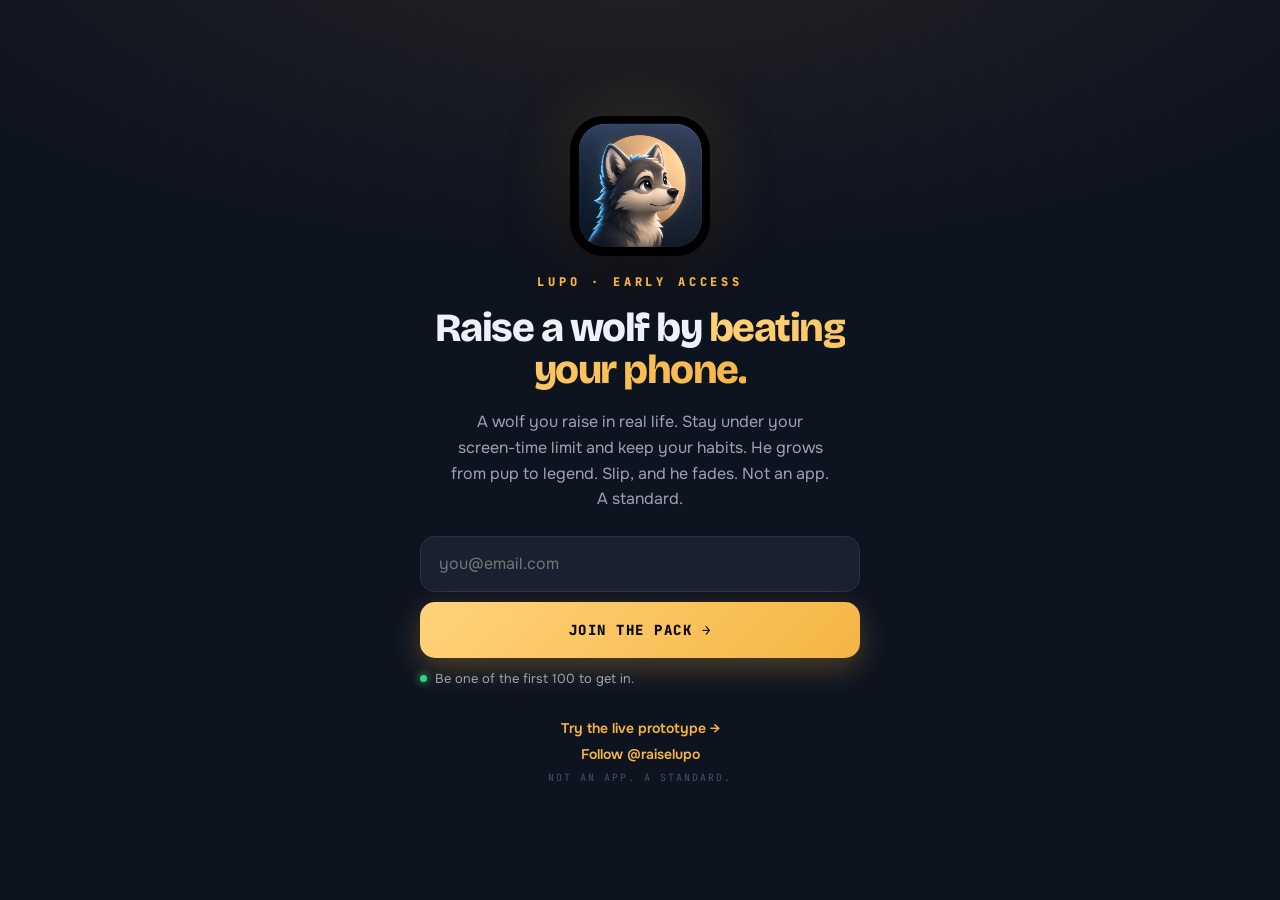
==== docs/join/index.html @ f927f20e "Strip em dashes and AI-writing tells from all app + waitlist copy (per Dom voice rule); SW v9" ====
<!DOCTYPE html>
<html lang="en">
<head>
<meta charset="UTF-8">
<meta name="viewport" content="width=device-width, initial-scale=1.0, viewport-fit=cover">
<meta name="theme-color" content="#0E1320">
<title>Lupo Waitlist</title>
<meta name="description" content="Raise a wolf by staying off your phone. Join the Lupo waitlist for early access.">
<meta property="og:title" content="Lupo. Raise a wolf by beating your phone.">
<meta property="og:description" content="A wolf you raise by staying off your phone. Stay disciplined, he grows. Join the waitlist.">
<meta property="og:image" content="../icon-512.png">
<meta property="og:type" content="website">
<link rel="icon" href="../icon-192.png">
<link rel="preconnect" href="https://fonts.googleapis.com">
<link rel="preconnect" href="https://fonts.gstatic.com" crossorigin>
<link rel="stylesheet" href="https://fonts.googleapis.com/css2?family=Bricolage+Grotesque:opsz,wght@12..96,600..800&family=Onest:wght@400;500;600;700&family=JetBrains+Mono:wght@600;800&display=swap">
<style>
*{margin:0;padding:0;box-sizing:border-box;-webkit-font-smoothing:antialiased;}
:root{--navy:#0E1320;--navy2:#070A12;--card:#19202F;--gold:#F5B544;--gold2:#FFD37A;--cream:#F0E9DA;--gray:#9AA3B5;--border:rgba(255,255,255,.08);}
html,body{min-height:100%;}
body{background:radial-gradient(120% 70% at 50% -10%,rgba(245,181,68,.10),transparent 55%),var(--navy);
  color:#EEF1F8;font-family:'Onest',-apple-system,system-ui,sans-serif;min-height:100vh;
  display:flex;flex-direction:column;align-items:center;justify-content:center;padding:40px 22px;text-align:center;}
.wrap{width:100%;max-width:440px;display:flex;flex-direction:column;align-items:center;gap:18px;animation:rise .6s cubic-bezier(.22,.61,.36,1);}
@keyframes rise{from{opacity:0;transform:translateY(16px);}to{opacity:1;transform:none;}}
@keyframes float{0%,100%{transform:translateY(0);}50%{transform:translateY(-10px);}}
.logo{width:140px;height:140px;border-radius:34px;box-shadow:0 22px 60px rgba(0,0,0,.5),0 0 70px rgba(245,181,68,.18);animation:float 5s ease-in-out infinite;}
.kicker{font-family:'JetBrains Mono',monospace;font-size:12px;font-weight:800;letter-spacing:.32em;color:var(--gold);text-transform:uppercase;}
h1{font-family:'Bricolage Grotesque',sans-serif;font-size:40px;font-weight:800;line-height:1.04;letter-spacing:-1.5px;}
h1 .g{background:linear-gradient(135deg,var(--gold2),var(--gold));-webkit-background-clip:text;background-clip:text;color:transparent;}
.sub{font-size:16px;color:var(--gray);line-height:1.6;max-width:380px;}
form{width:100%;display:flex;flex-direction:column;gap:10px;margin-top:6px;}
.email{width:100%;height:56px;background:var(--card);border:1px solid var(--border);border-radius:15px;color:#fff;
  padding:0 18px;font-size:16px;font-family:inherit;outline:none;transition:border-color .2s,box-shadow .2s;}
.email:focus{border-color:var(--gold);box-shadow:0 0 0 4px rgba(245,181,68,.15);}
.btn{width:100%;height:56px;border:none;border-radius:15px;background:linear-gradient(135deg,var(--gold2),var(--gold));
  color:#0A0A0A;font-family:'JetBrains Mono',monospace;font-size:14px;font-weight:800;letter-spacing:1.5px;cursor:pointer;
  box-shadow:0 10px 30px rgba(245,181,68,.28);transition:transform .14s,box-shadow .2s;}
.btn:active{transform:scale(.97);}
.btn:disabled{opacity:.6;}
.note{font-size:12px;color:#5C6577;}
.proof{display:flex;align-items:center;gap:8px;font-size:13px;color:var(--gray);margin-top:2px;}
.dot{width:7px;height:7px;border-radius:50%;background:#34D17F;box-shadow:0 0 8px #34D17F;}
.success{display:none;flex-direction:column;align-items:center;gap:14px;animation:rise .5s ease;}
.success .big{font-family:'Bricolage Grotesque',sans-serif;font-size:30px;font-weight:800;}
.success .em{font-size:46px;}
.foot{margin-top:14px;display:flex;flex-direction:column;gap:8px;}
.foot a{color:var(--gold);text-decoration:none;font-weight:600;font-size:14px;}
.tagline{font-family:'JetBrains Mono',monospace;font-size:10px;letter-spacing:.2em;color:#475065;text-transform:uppercase;}
</style>
</head>
<body>
  <div class="wrap" id="card">
    <img class="logo" src="../icon-512.png" alt="Lupo">
    <div class="kicker">Lupo · Early Access</div>
    <h1>Raise a wolf by <span class="g">beating your phone.</span></h1>
    <p class="sub">A wolf you raise in real life. Stay under your screen-time limit and keep your habits. He grows from pup to legend. Slip, and he fades. Not an app. A standard.</p>

    <form id="form" novalidate>
      <input class="email" id="email" type="email" inputmode="email" autocomplete="email" placeholder="you@email.com" required>
      <button class="btn" id="btn" type="submit">JOIN THE PACK →</button>
      <div class="proof"><span class="dot"></span><span id="proof">Be one of the first 100 to get in.</span></div>
    </form>

    <div class="success" id="success">
      <div class="em">🐺</div>
      <div class="big">You're in the pack.</div>
      <p class="sub">We'll email you the moment early access opens. Tell a friend who needs this.</p>
    </div>

    <div class="foot">
      <a href="../" id="tryLink">Try the live prototype →</a>
      <a href="https://instagram.com/raiselupo" target="_blank" rel="noopener">Follow @raiselupo</a>
      <div class="tagline">Not an app. A standard.</div>
    </div>
  </div>

<script>
  // To collect emails centrally: create a free key at https://web3forms.com (enter your
  // email, they send an access key instantly, no account). Paste it below and submissions
  // land in your inbox. Until then, emails are saved locally as a fallback.
  const ACCESS_KEY = ""; // <-- paste Web3Forms access key here

  const form = document.getElementById('form');
  const btn = document.getElementById('btn');
  const emailEl = document.getElementById('email');

  function showSuccess(){
    document.getElementById('form').style.display = 'none';
    document.getElementById('success').style.display = 'flex';
  }
  form.addEventListener('submit', async (e) => {
    e.preventDefault();
    const email = emailEl.value.trim();
    if(!email || !/^[^@\s]+@[^@\s]+\.[^@\s]+$/.test(email)){ emailEl.focus(); emailEl.style.borderColor = '#F2685A'; return; }
    btn.disabled = true; btn.textContent = 'JOINING…';
    // local fallback so nothing is lost
    try { const k='lupo.waitlist'; const arr=JSON.parse(localStorage.getItem(k)||'[]'); arr.push({email,ts:Date.now()}); localStorage.setItem(k,JSON.stringify(arr)); } catch(_){}
    if(ACCESS_KEY){
      try{
        await fetch('https://api.web3forms.com/submit', {
          method:'POST', headers:{'Content-Type':'application/json'},
          body: JSON.stringify({ access_key: ACCESS_KEY, subject:'New Lupo waitlist signup', email, from_name:'Lupo Waitlist' })
        });
      }catch(_){}
    }
    showSuccess();
  });
</script>
</body>
</html>
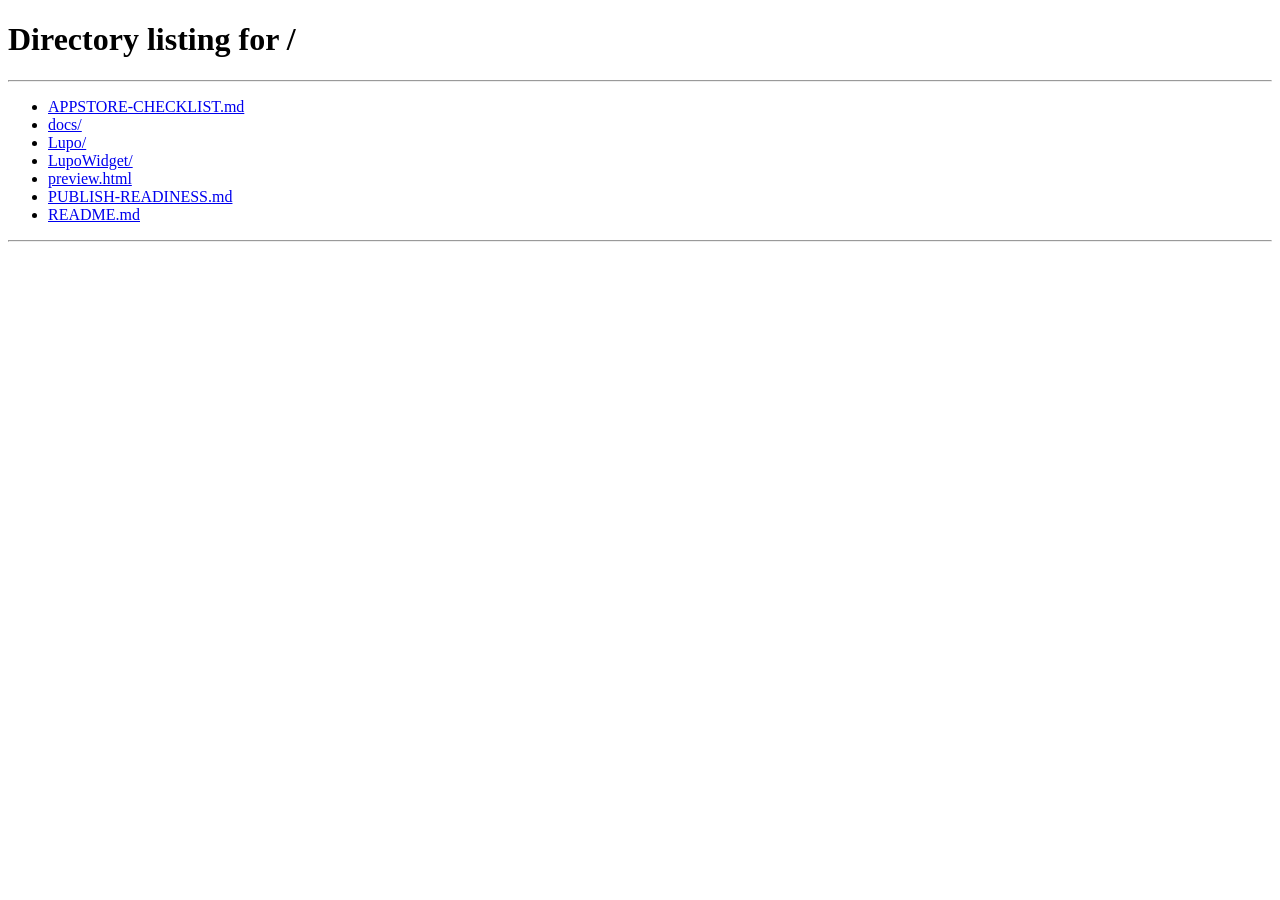
==== commit 94f83abf: "Make the waitlist the homepage; move the app to /app.html - raiselupo.chleb.ai now serves the waitli" ====
--- a/docs/join/index.html
+++ b/docs/join/index.html
@@ -2,110 +2,13 @@
 <html lang="en">
 <head>
 <meta charset="UTF-8">
-<meta name="viewport" content="width=device-width, initial-scale=1.0, viewport-fit=cover">
-<meta name="theme-color" content="#0E1320">
 <title>Lupo Waitlist</title>
-<meta name="description" content="Raise a wolf by staying off your phone. Join the Lupo waitlist for early access.">
-<meta property="og:title" content="Lupo. Raise a wolf by beating your phone.">
-<meta property="og:description" content="A wolf you raise by staying off your phone. Stay disciplined, he grows. Join the waitlist.">
-<meta property="og:image" content="../icon-512.png">
-<meta property="og:type" content="website">
-<link rel="icon" href="../icon-192.png">
-<link rel="preconnect" href="https://fonts.googleapis.com">
-<link rel="preconnect" href="https://fonts.gstatic.com" crossorigin>
-<link rel="stylesheet" href="https://fonts.googleapis.com/css2?family=Bricolage+Grotesque:opsz,wght@12..96,600..800&family=Onest:wght@400;500;600;700&family=JetBrains+Mono:wght@600;800&display=swap">
-<style>
-*{margin:0;padding:0;box-sizing:border-box;-webkit-font-smoothing:antialiased;}
-:root{--navy:#0E1320;--navy2:#070A12;--card:#19202F;--gold:#F5B544;--gold2:#FFD37A;--cream:#F0E9DA;--gray:#9AA3B5;--border:rgba(255,255,255,.08);}
-html,body{min-height:100%;}
-body{background:radial-gradient(120% 70% at 50% -10%,rgba(245,181,68,.10),transparent 55%),var(--navy);
-  color:#EEF1F8;font-family:'Onest',-apple-system,system-ui,sans-serif;min-height:100vh;
-  display:flex;flex-direction:column;align-items:center;justify-content:center;padding:40px 22px;text-align:center;}
-.wrap{width:100%;max-width:440px;display:flex;flex-direction:column;align-items:center;gap:18px;animation:rise .6s cubic-bezier(.22,.61,.36,1);}
-@keyframes rise{from{opacity:0;transform:translateY(16px);}to{opacity:1;transform:none;}}
-@keyframes float{0%,100%{transform:translateY(0);}50%{transform:translateY(-10px);}}
-.logo{width:140px;height:140px;border-radius:34px;box-shadow:0 22px 60px rgba(0,0,0,.5),0 0 70px rgba(245,181,68,.18);animation:float 5s ease-in-out infinite;}
-.kicker{font-family:'JetBrains Mono',monospace;font-size:12px;font-weight:800;letter-spacing:.32em;color:var(--gold);text-transform:uppercase;}
-h1{font-family:'Bricolage Grotesque',sans-serif;font-size:40px;font-weight:800;line-height:1.04;letter-spacing:-1.5px;}
-h1 .g{background:linear-gradient(135deg,var(--gold2),var(--gold));-webkit-background-clip:text;background-clip:text;color:transparent;}
-.sub{font-size:16px;color:var(--gray);line-height:1.6;max-width:380px;}
-form{width:100%;display:flex;flex-direction:column;gap:10px;margin-top:6px;}
-.email{width:100%;height:56px;background:var(--card);border:1px solid var(--border);border-radius:15px;color:#fff;
-  padding:0 18px;font-size:16px;font-family:inherit;outline:none;transition:border-color .2s,box-shadow .2s;}
-.email:focus{border-color:var(--gold);box-shadow:0 0 0 4px rgba(245,181,68,.15);}
-.btn{width:100%;height:56px;border:none;border-radius:15px;background:linear-gradient(135deg,var(--gold2),var(--gold));
-  color:#0A0A0A;font-family:'JetBrains Mono',monospace;font-size:14px;font-weight:800;letter-spacing:1.5px;cursor:pointer;
-  box-shadow:0 10px 30px rgba(245,181,68,.28);transition:transform .14s,box-shadow .2s;}
-.btn:active{transform:scale(.97);}
-.btn:disabled{opacity:.6;}
-.note{font-size:12px;color:#5C6577;}
-.proof{display:flex;align-items:center;gap:8px;font-size:13px;color:var(--gray);margin-top:2px;}
-.dot{width:7px;height:7px;border-radius:50%;background:#34D17F;box-shadow:0 0 8px #34D17F;}
-.success{display:none;flex-direction:column;align-items:center;gap:14px;animation:rise .5s ease;}
-.success .big{font-family:'Bricolage Grotesque',sans-serif;font-size:30px;font-weight:800;}
-.success .em{font-size:46px;}
-.foot{margin-top:14px;display:flex;flex-direction:column;gap:8px;}
-.foot a{color:var(--gold);text-decoration:none;font-weight:600;font-size:14px;}
-.tagline{font-family:'JetBrains Mono',monospace;font-size:10px;letter-spacing:.2em;color:#475065;text-transform:uppercase;}
-</style>
+<meta name="robots" content="noindex">
+<meta http-equiv="refresh" content="0; url=/">
+<link rel="canonical" href="https://raiselupo.chleb.ai/">
 </head>
 <body>
-  <div class="wrap" id="card">
-    <img class="logo" src="../icon-512.png" alt="Lupo">
-    <div class="kicker">Lupo · Early Access</div>
-    <h1>Raise a wolf by <span class="g">beating your phone.</span></h1>
-    <p class="sub">A wolf you raise in real life. Stay under your screen-time limit and keep your habits. He grows from pup to legend. Slip, and he fades. Not an app. A standard.</p>
-
-    <form id="form" novalidate>
-      <input class="email" id="email" type="email" inputmode="email" autocomplete="email" placeholder="you@email.com" required>
-      <button class="btn" id="btn" type="submit">JOIN THE PACK →</button>
-      <div class="proof"><span class="dot"></span><span id="proof">Be one of the first 100 to get in.</span></div>
-    </form>
-
-    <div class="success" id="success">
-      <div class="em">🐺</div>
-      <div class="big">You're in the pack.</div>
-      <p class="sub">We'll email you the moment early access opens. Tell a friend who needs this.</p>
-    </div>
-
-    <div class="foot">
-      <a href="../" id="tryLink">Try the live prototype →</a>
-      <a href="https://instagram.com/raiselupo" target="_blank" rel="noopener">Follow @raiselupo</a>
-      <div class="tagline">Not an app. A standard.</div>
-    </div>
-  </div>
-
-<script>
-  // To collect emails centrally: create a free key at https://web3forms.com (enter your
-  // email, they send an access key instantly, no account). Paste it below and submissions
-  // land in your inbox. Until then, emails are saved locally as a fallback.
-  const ACCESS_KEY = ""; // <-- paste Web3Forms access key here
-
-  const form = document.getElementById('form');
-  const btn = document.getElementById('btn');
-  const emailEl = document.getElementById('email');
-
-  function showSuccess(){
-    document.getElementById('form').style.display = 'none';
-    document.getElementById('success').style.display = 'flex';
-  }
-  form.addEventListener('submit', async (e) => {
-    e.preventDefault();
-    const email = emailEl.value.trim();
-    if(!email || !/^[^@\s]+@[^@\s]+\.[^@\s]+$/.test(email)){ emailEl.focus(); emailEl.style.borderColor = '#F2685A'; return; }
-    btn.disabled = true; btn.textContent = 'JOINING…';
-    // local fallback so nothing is lost
-    try { const k='lupo.waitlist'; const arr=JSON.parse(localStorage.getItem(k)||'[]'); arr.push({email,ts:Date.now()}); localStorage.setItem(k,JSON.stringify(arr)); } catch(_){}
-    if(ACCESS_KEY){
-      try{
-        await fetch('https://api.web3forms.com/submit', {
-          method:'POST', headers:{'Content-Type':'application/json'},
-          body: JSON.stringify({ access_key: ACCESS_KEY, subject:'New Lupo waitlist signup', email, from_name:'Lupo Waitlist' })
-        });
-      }catch(_){}
-    }
-    showSuccess();
-  });
-</script>
+<script>location.replace('/');</script>
+<p>Redirecting to <a href="/">the Lupo waitlist</a>.</p>
 </body>
 </html>
